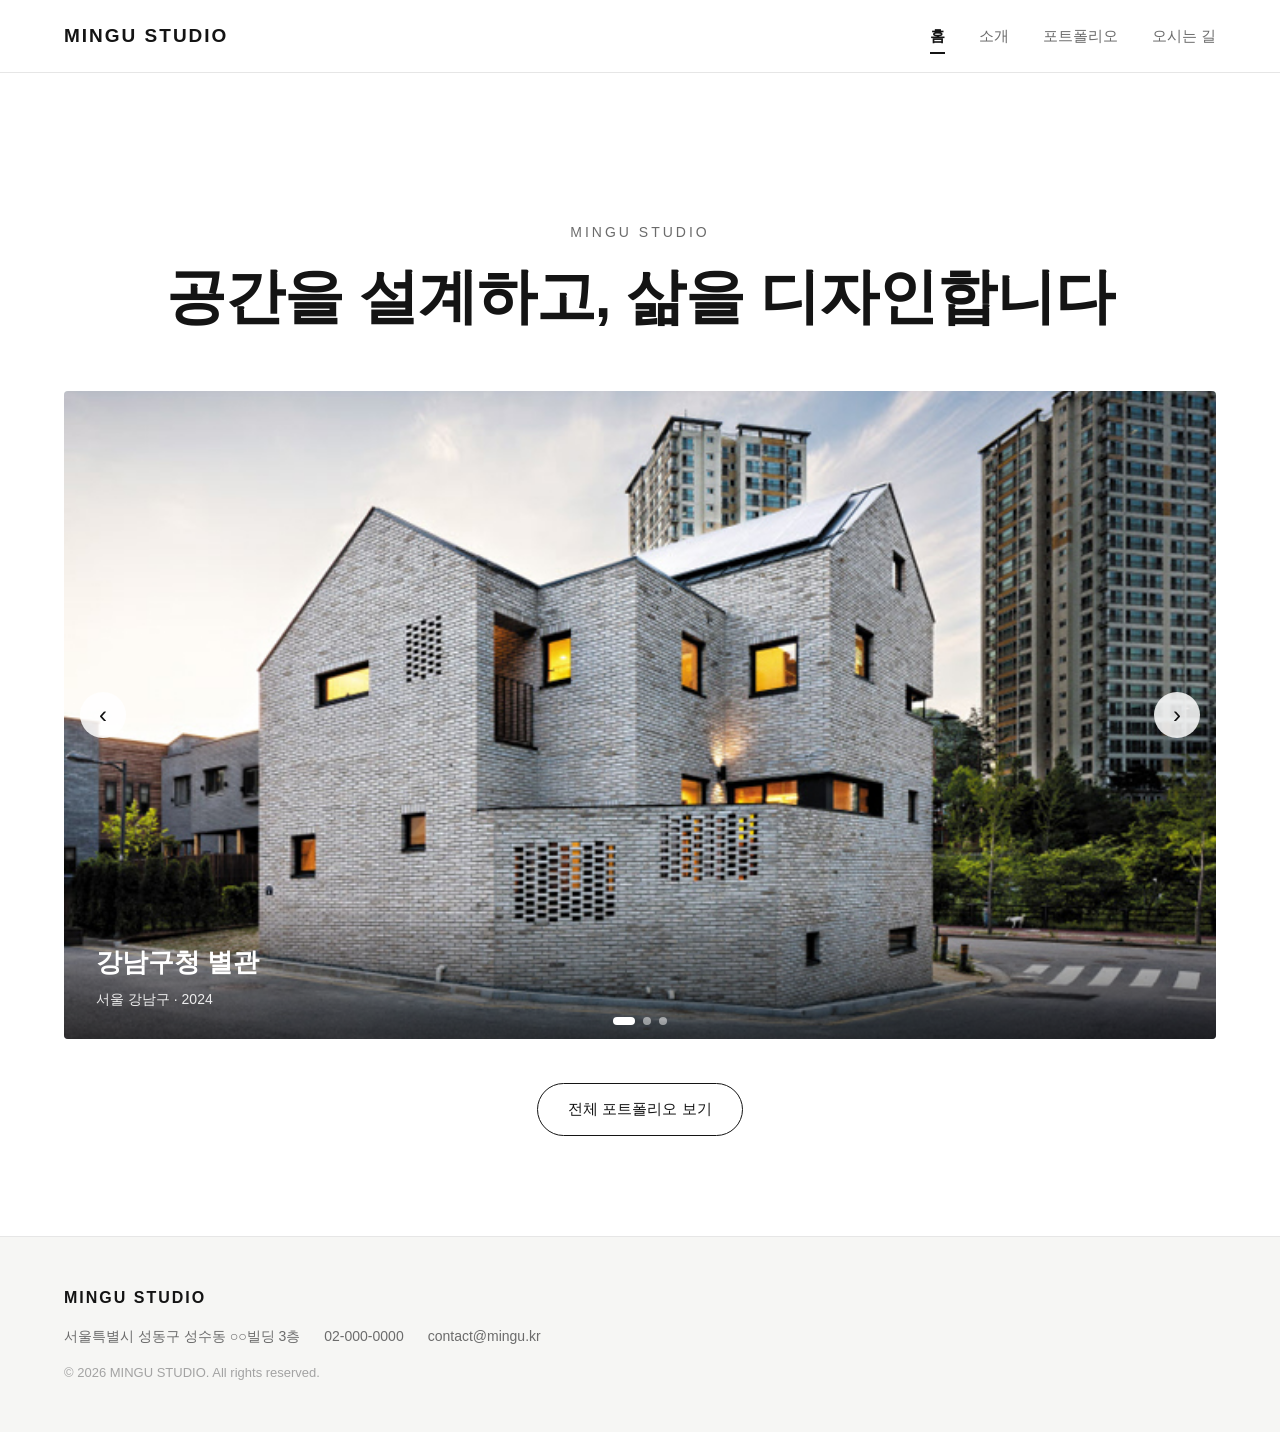
==== index.html @ f4bc35ef "업데이트" ====
<!DOCTYPE html>
<html lang="ko">
<head>
  <meta charset="UTF-8">
  <meta name="viewport" content="width=device-width, initial-scale=1.0">
  <title>홈</title>
  <link rel="stylesheet" href="assets/css/style.css">
</head>
<body>
  <div data-site-header></div>

  <main>
    <section class="hero container">
      <p class="hero-name" id="hero-name"></p>
      <h1 id="hero-title"></h1>
    </section>

    <section class="container">
      <div class="carousel" id="carousel"></div>
      <div class="home-cta">
        <a class="btn" href="portfolio.html">전체 포트폴리오 보기</a>
      </div>
    </section>
  </main>

  <div data-site-footer></div>

  <script src="assets/js/md.js"></script>
  <script src="assets/js/projects.js"></script>
  <script src="assets/js/carousel.js"></script>
  <script src="assets/js/site.js"></script>
  <script>
    document.addEventListener("DOMContentLoaded", async () => {
      const cfg = await Site.load();
      document.getElementById("hero-name").textContent = cfg.name || "";
      document.getElementById("hero-title").textContent = cfg.tagline || "";
      initCarousel("#carousel");
    });
  </script>
</body>
</html>
---- assets/css/style.css ----
/* =============================================================
   ARCHI STUDIO — 모던/미니멀 반응형 스타일
   ============================================================= */
:root {
  --fg: #141414;
  --fg-soft: #6b6b6b;
  --line: #e6e6e6;
  --bg: #ffffff;
  --bg-soft: #f6f6f4;
  --max: 1200px;
  --header-h: 72px;
}

* { box-sizing: border-box; margin: 0; padding: 0; }

html { scroll-behavior: smooth; }

body {
  font-family: "Pretendard", -apple-system, BlinkMacSystemFont, "Helvetica Neue",
    "Apple SD Gothic Neo", "Malgun Gothic", sans-serif;
  color: var(--fg);
  background: var(--bg);
  line-height: 1.65;
  -webkit-font-smoothing: antialiased;
}

a { color: inherit; text-decoration: none; }
img { display: block; max-width: 100%; }

.container { width: 100%; max-width: var(--max); margin: 0 auto; padding: 0 24px; }

/* ── 헤더 ─────────────────────────────────────────── */
.site-header {
  position: sticky; top: 0; z-index: 100;
  background: rgba(255, 255, 255, 0.85);
  backdrop-filter: saturate(180%) blur(12px);
  border-bottom: 1px solid var(--line);
}
.site-header__inner {
  max-width: var(--max); margin: 0 auto; padding: 0 24px;
  height: var(--header-h);
  display: flex; align-items: center; justify-content: space-between;
}
.brand {
  font-size: 19px; font-weight: 700; letter-spacing: 2px; text-transform: uppercase;
}
.nav { display: flex; gap: 34px; }
.nav a {
  font-size: 15px; color: var(--fg-soft); position: relative; padding: 4px 0;
  transition: color .2s;
}
.nav a:hover { color: var(--fg); }
.nav a.is-active { color: var(--fg); font-weight: 600; }
.nav a.is-active::after {
  content: ""; position: absolute; left: 0; bottom: -2px; width: 100%; height: 2px;
  background: var(--fg);
}

.nav-toggle {
  display: none; flex-direction: column; gap: 5px; width: 30px; height: 30px;
  background: none; border: none; cursor: pointer; padding: 4px;
}
.nav-toggle span { display: block; height: 2px; background: var(--fg); transition: .25s; }

/* ── 푸터 ─────────────────────────────────────────── */
.site-footer { border-top: 1px solid var(--line); margin-top: 100px; background: var(--bg-soft); }
.site-footer__inner {
  max-width: var(--max); margin: 0 auto; padding: 48px 24px;
  display: flex; flex-direction: column; gap: 14px;
}
.footer-brand { font-weight: 700; letter-spacing: 2px; text-transform: uppercase; }
.footer-info { display: flex; flex-wrap: wrap; gap: 8px 24px; color: var(--fg-soft); font-size: 14px; }
.footer-copy { color: #a3a3a3; font-size: 13px; }

/* ── 공통 섹션/타이틀 ──────────────────────────────── */
.section { padding: 80px 0; }
.page-head { padding: 80px 0 40px; }
.page-head .eyebrow { color: var(--fg-soft); letter-spacing: 3px; text-transform: uppercase; font-size: 13px; }
.page-head h1 { font-size: clamp(28px, 5vw, 44px); font-weight: 600; margin-top: 10px; letter-spacing: -.5px; }
.page-head .lead { color: var(--fg-soft); margin-top: 14px; max-width: 640px; }

/* ── 홈 히어로 ─────────────────────────────────────── */
.hero {
  padding: clamp(70px, 12vw, 130px) 0 60px;
  text-align: center;
}
.hero .hero-name { color: var(--fg-soft); letter-spacing: 3px; text-transform: uppercase; font-size: 14px; margin-bottom: 18px; }
.hero h1 { font-size: clamp(30px, 6vw, 60px); font-weight: 600; letter-spacing: -1px; line-height: 1.15; }
.hero p { color: var(--fg-soft); margin-top: 18px; font-size: clamp(15px, 2.2vw, 19px); }

/* ── 캐로셀 ───────────────────────────────────────── */
.carousel {
  position: relative; overflow: hidden; background: var(--bg-soft);
  border-radius: 4px;
}
.carousel__track { display: flex; transition: transform .6s cubic-bezier(.4, 0, .2, 1); }
.carousel__slide {
  position: relative; min-width: 100%; aspect-ratio: 16 / 9; overflow: hidden;
  background: #ddd;
}
.carousel__slide img { width: 100%; height: 100%; object-fit: cover; }
.carousel__caption {
  position: absolute; left: 0; bottom: 0; width: 100%;
  padding: 40px 32px 28px; color: #fff;
  background: linear-gradient(transparent, rgba(0, 0, 0, .65));
}
.carousel__caption h3 { font-size: clamp(18px, 3vw, 26px); font-weight: 600; }
.carousel__caption p { font-size: 14px; opacity: .9; margin-top: 4px; }
.carousel__btn {
  position: absolute; top: 50%; transform: translateY(-50%);
  width: 46px; height: 46px; border-radius: 50%; border: none; cursor: pointer;
  background: rgba(255, 255, 255, .85); color: #111; font-size: 24px; line-height: 1;
  display: flex; align-items: center; justify-content: center; transition: background .2s;
}
.carousel__btn:hover { background: #fff; }
.carousel__btn--prev { left: 16px; }
.carousel__btn--next { right: 16px; }
.carousel__dots {
  position: absolute; bottom: 14px; left: 50%; transform: translateX(-50%);
  display: flex; gap: 8px;
}
.carousel__dots .dot {
  width: 8px; height: 8px; border-radius: 50%; border: none; cursor: pointer;
  background: rgba(255, 255, 255, .5);
}
.carousel__dots .dot.is-active { background: #fff; width: 22px; border-radius: 4px; }
.carousel-empty { padding: 80px; text-align: center; color: var(--fg-soft); }

.home-cta { text-align: center; margin-top: 44px; }
.btn {
  display: inline-block; padding: 13px 30px; border: 1px solid var(--fg);
  border-radius: 40px; font-size: 15px; transition: .2s;
}
.btn:hover { background: var(--fg); color: #fff; }

/* ── 포트폴리오 그리드 ─────────────────────────────── */
.grid {
  display: grid; grid-template-columns: repeat(auto-fill, minmax(320px, 1fr)); gap: 28px;
}
.card { display: block; }
.card__thumb {
  position: relative; aspect-ratio: 4 / 3; overflow: hidden; background: var(--bg-soft); border-radius: 3px;
}
.card__thumb img { width: 100%; height: 100%; object-fit: cover; transition: transform .6s ease; }
.card:hover .card__thumb img { transform: scale(1.04); }
.card__body { padding: 16px 2px; }
.card__body h3 { font-size: 18px; font-weight: 600; }
.card__body p { color: var(--fg-soft); font-size: 14px; margin-top: 4px; }
.card__cat {
  display: inline-block; font-size: 12px; color: var(--fg-soft);
  border: 1px solid var(--line); padding: 2px 10px; border-radius: 20px; margin-top: 8px;
}

/* ── 프로젝트 상세 ────────────────────────────────── */
.project-head { max-width: 760px; margin: 0 auto; text-align: center; padding: 70px 0 30px; }
.project-head .eyebrow { color: var(--fg-soft); letter-spacing: 3px; text-transform: uppercase; font-size: 13px; }
.project-head h1 { font-size: clamp(26px, 4.5vw, 40px); font-weight: 600; margin-top: 12px; }
.project-head .meta { color: var(--fg-soft); margin-top: 12px; font-size: 15px; }
.project-desc { max-width: 680px; margin: 26px auto 0; color: #333; text-align: left; }
.project-desc p { margin: 0 0 14px; }
.project-images { max-width: 980px; margin: 50px auto 0; display: flex; flex-direction: column; gap: 24px; }
.project-images img { width: 100%; border-radius: 3px; }
.back-link { display: inline-block; margin-top: 60px; color: var(--fg-soft); }
.back-link:hover { color: var(--fg); }

/* ── 마크다운 본문(소개/오시는 길) ─────────────────── */
.prose { max-width: 760px; }
.prose h2 { font-size: 24px; font-weight: 600; margin: 36px 0 14px; }
.prose h3 { font-size: 19px; font-weight: 600; margin: 28px 0 10px; }
.prose p { margin: 0 0 16px; color: #333; }
.prose ul, .prose ol { margin: 0 0 16px 20px; color: #333; }
.prose li { margin: 6px 0; }
.prose strong { font-weight: 600; }
.prose img { border-radius: 3px; margin: 20px 0; }
.prose a { text-decoration: underline; }

/* ── 오시는 길 ────────────────────────────────────── */
.map-wrap { width: 100%; height: 440px; border-radius: 4px; overflow: hidden; background: var(--bg-soft); border: 1px solid var(--line); }
#map { width: 100%; height: 100%; }
.map-fallback { display: flex; align-items: center; justify-content: center; height: 100%; color: var(--fg-soft); text-align: center; padding: 20px; }
.info-table { margin-top: 36px; border-top: 1px solid var(--line); }
.info-table .row { display: flex; gap: 20px; padding: 16px 4px; border-bottom: 1px solid var(--line); }
.info-table .row .k { width: 110px; flex-shrink: 0; color: var(--fg-soft); font-size: 14px; }
.info-table .row .v { color: var(--fg); }

/* ── 반응형 ───────────────────────────────────────── */
@media (max-width: 768px) {
  .nav-toggle { display: flex; }
  .nav {
    position: fixed; top: var(--header-h); right: 0; left: 0;
    flex-direction: column; gap: 0; background: #fff; border-bottom: 1px solid var(--line);
    transform: translateY(-130%); transition: transform .3s ease; padding: 8px 0;
  }
  .site-header.nav-open .nav { transform: translateY(0); box-shadow: 0 12px 24px rgba(0, 0, 0, .06); }
  .nav a { padding: 14px 24px; font-size: 16px; }
  .nav a.is-active::after { display: none; }
  .site-header.nav-open .nav-toggle span:nth-child(1) { transform: translateY(7px) rotate(45deg); }
  .site-header.nav-open .nav-toggle span:nth-child(2) { opacity: 0; }
  .site-header.nav-open .nav-toggle span:nth-child(3) { transform: translateY(-7px) rotate(-45deg); }

  .grid { grid-template-columns: 1fr; gap: 22px; }
  .carousel__slide { aspect-ratio: 4 / 3; }
  .carousel__btn { width: 38px; height: 38px; font-size: 20px; }
  .map-wrap { height: 340px; }
  .section { padding: 56px 0; }
}
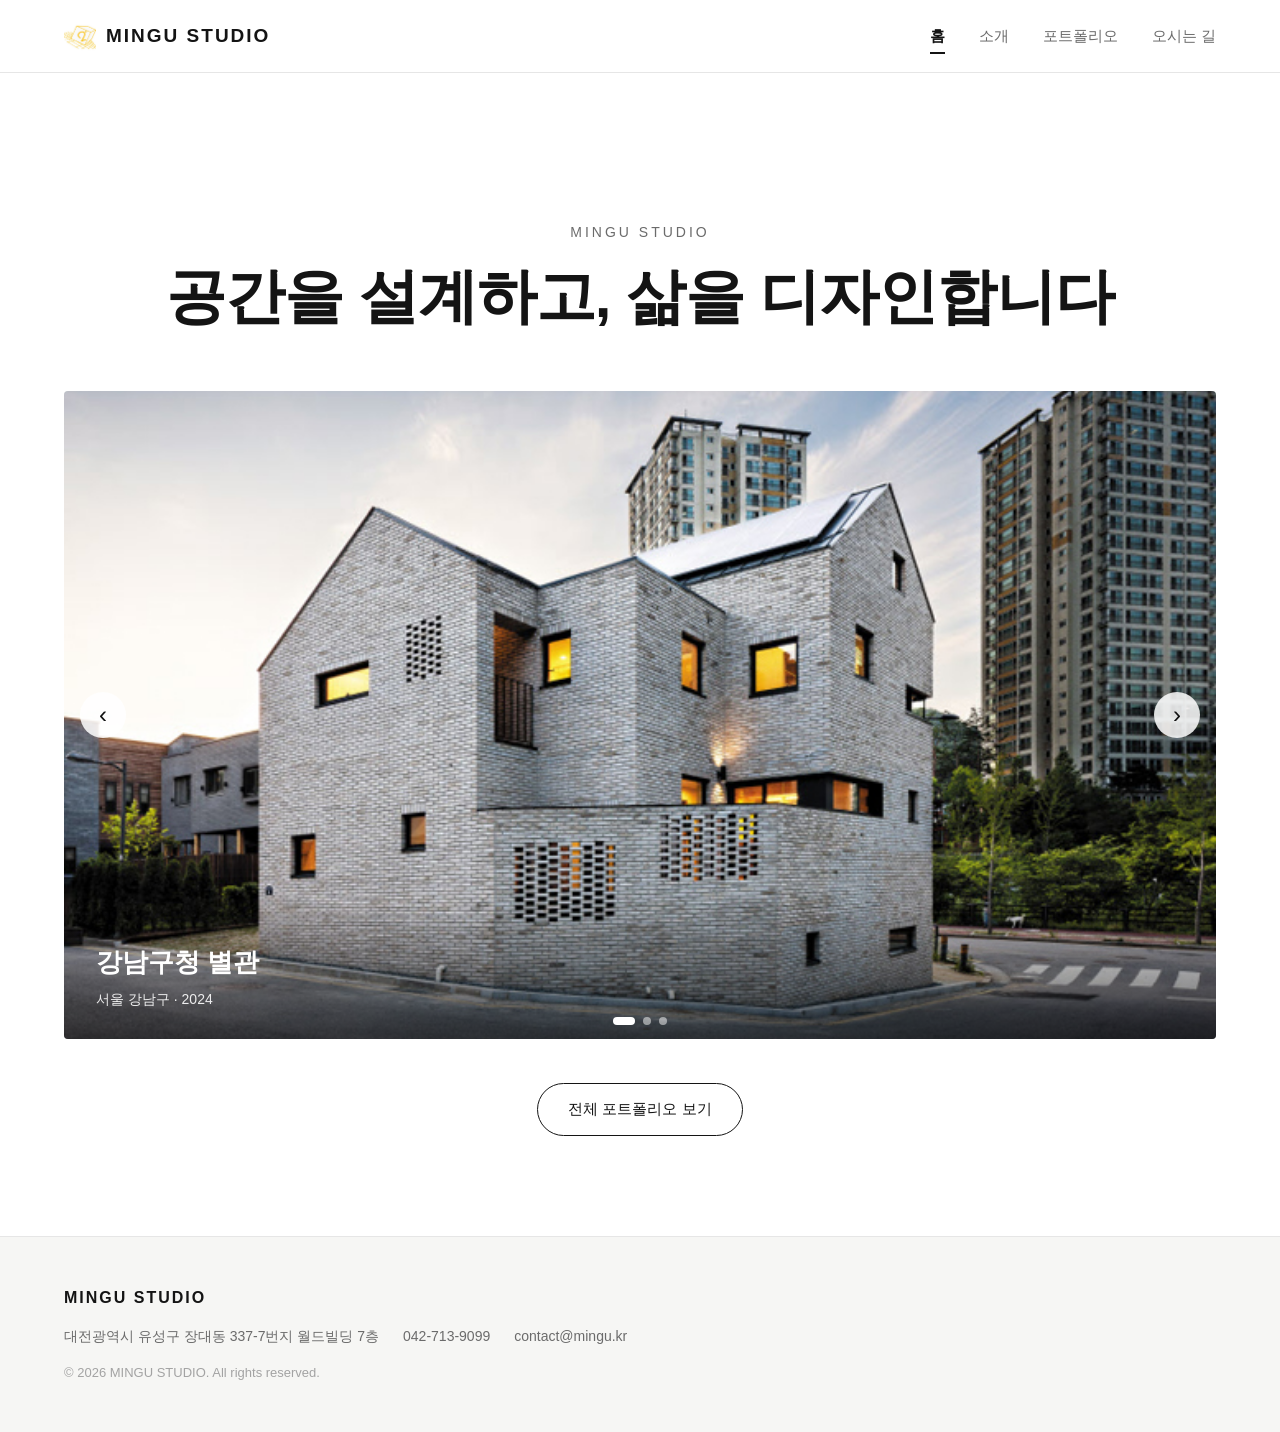
==== commit baadabb0: "update" ====
--- a/index.html
+++ b/index.html
@@ -4,6 +4,7 @@
   <meta charset="UTF-8">
   <meta name="viewport" content="width=device-width, initial-scale=1.0">
   <title>홈</title>
+  <link rel="icon" href="content/logo.ico" type="image/x-icon">
   <link rel="stylesheet" href="assets/css/style.css">
 </head>
 <body>
--- a/assets/css/style.css
+++ b/assets/css/style.css
@@ -42,7 +42,11 @@
   display: flex; align-items: center; justify-content: space-between;
 }
 .brand {
+  display: inline-flex; align-items: center; gap: 10px;
   font-size: 19px; font-weight: 700; letter-spacing: 2px; text-transform: uppercase;
+}
+.brand__logo {
+  height: 32px; width: auto; display: block; border-radius: 4px;
 }
 .nav { display: flex; gap: 34px; }
 .nav a {
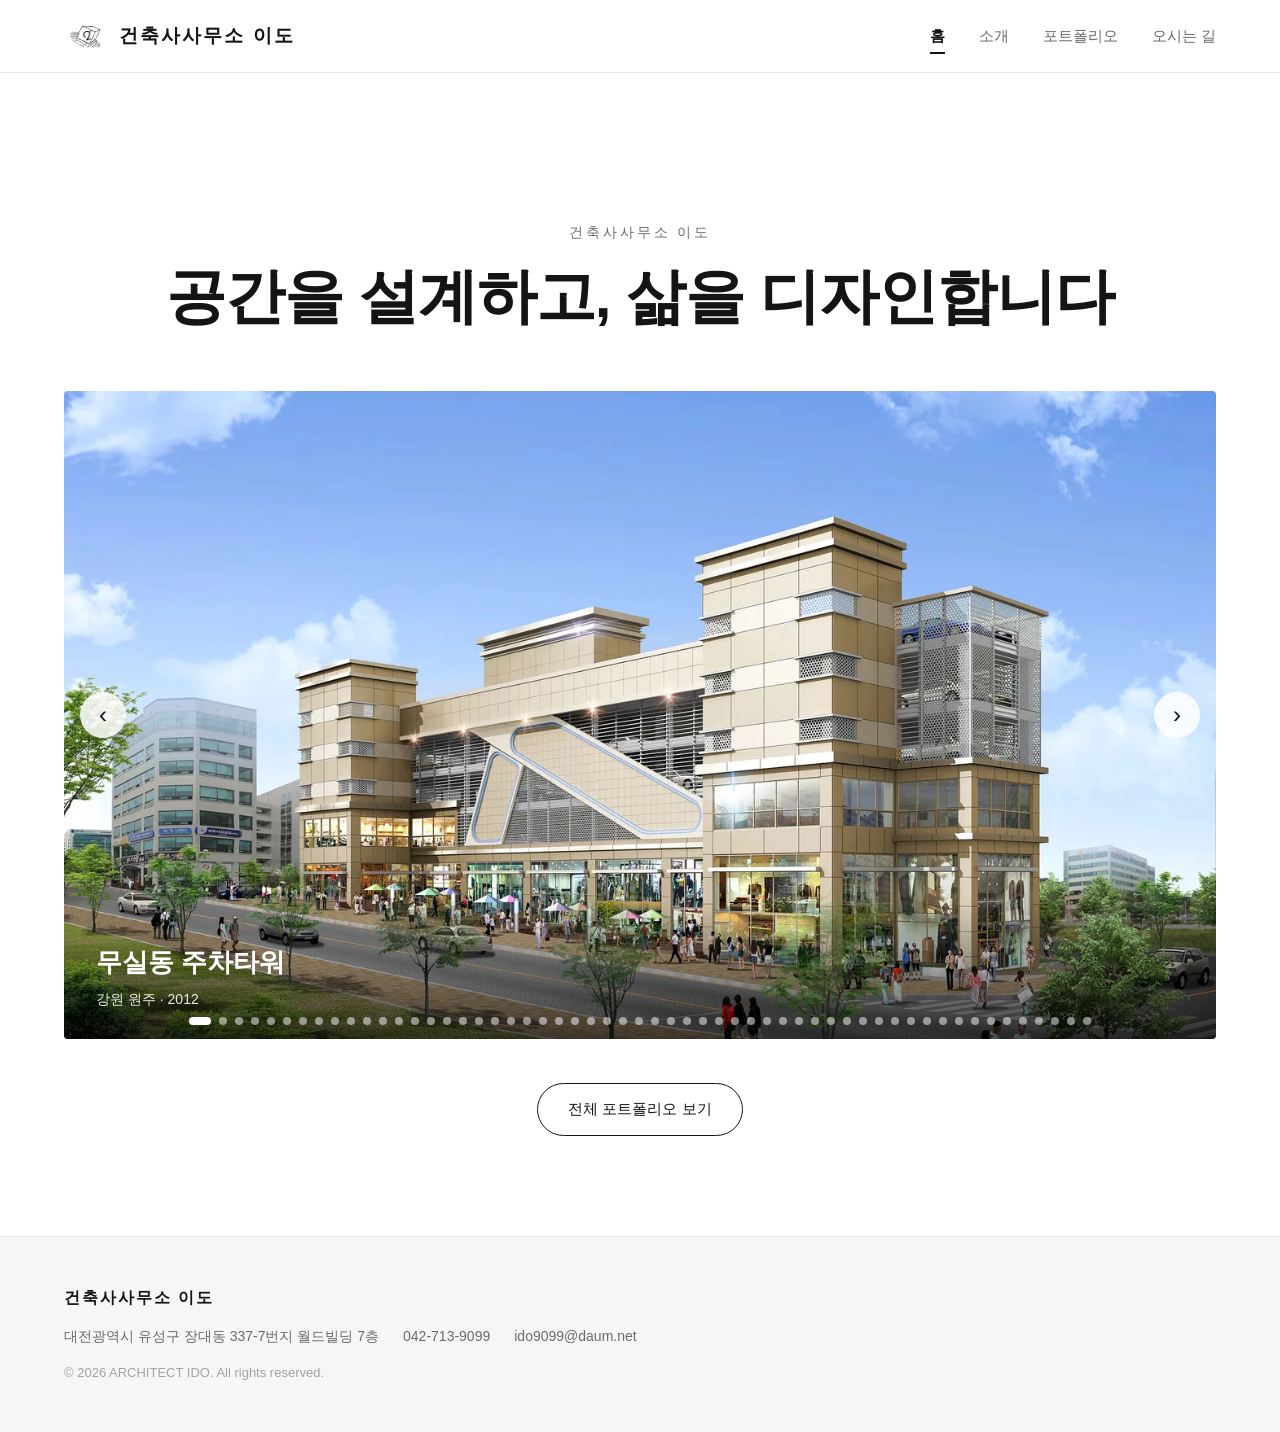
==== commit 357ac10c: "Update index.html" ====
--- a/index.html
+++ b/index.html
@@ -3,6 +3,11 @@
 <head>
   <meta charset="UTF-8">
   <meta name="viewport" content="width=device-width, initial-scale=1.0">
+  <meta property="og:type" content="website"> 
+  <meta property="og:title" content="건축사사무소 이도">
+  <meta property="og:description" content="홈">
+  <meta property="og:image" content="https://archido.co.kr/content/logo.jpg">
+  <meta property="og:url" content="https://archido.co.kr">
   <title>홈</title>
   <link rel="icon" href="content/logo.ico" type="image/x-icon">
   <link rel="stylesheet" href="assets/css/style.css">
@@ -19,7 +24,7 @@
     <section class="container">
       <div class="carousel" id="carousel"></div>
       <div class="home-cta">
-        <a class="btn" href="portfolio.html">전체 포트폴리오 보기</a>
+        <a class="btn" href="portfolio">전체 포트폴리오 보기</a>
       </div>
     </section>
   </main>
--- a/assets/css/style.css
+++ b/assets/css/style.css
@@ -27,6 +27,21 @@
 a { color: inherit; text-decoration: none; }
 img { display: block; max-width: 100%; }
 
+/* ── 화면 전환 / 로딩 흔들림 방지 ───────────────── */
+/* 헤더가 JS로 주입되기 전에 높이를 미리 확보해 레이아웃 점프 방지 */
+[data-site-header] { display: block; height: var(--header-h); }
+
+/* 페이지 조립(헤더 주입 등)이 끝나면 .is-ready 가 붙어 한 번에 부드럽게 등장.
+   조립 과정이 페이드 뒤에 가려져 잔상/흔들림이 보이지 않는다. */
+body { opacity: 0; }
+body.is-ready { opacity: 1; transition: opacity .4s ease; }
+
+/* 모션 최소화를 선호하는 사용자는 페이드 없이 즉시 표시 */
+@media (prefers-reduced-motion: reduce) {
+  html { scroll-behavior: auto; }
+  body { opacity: 1; transition: none; }
+}
+
 .container { width: 100%; max-width: var(--max); margin: 0 auto; padding: 0 24px; }
 
 /* ── 헤더 ─────────────────────────────────────────── */
@@ -97,12 +112,19 @@
   position: relative; overflow: hidden; background: var(--bg-soft);
   border-radius: 4px;
 }
-.carousel__track { display: flex; transition: transform .6s cubic-bezier(.4, 0, .2, 1); }
+.carousel__track {
+  display: flex; transition: transform .6s cubic-bezier(.4, 0, .2, 1);
+  cursor: grab; touch-action: pan-y; /* 세로 스크롤은 브라우저, 가로 드래그는 캐로셀 */
+}
+.carousel.is-dragging .carousel__track { cursor: grabbing; }
 .carousel__slide {
   position: relative; min-width: 100%; aspect-ratio: 16 / 9; overflow: hidden;
   background: #ddd;
 }
-.carousel__slide img { width: 100%; height: 100%; object-fit: cover; }
+.carousel__slide img {
+  width: 100%; height: 100%; object-fit: cover;
+  -webkit-user-drag: none; user-select: none; /* 드래그 시 이미지 고스트 방지 */
+}
 .carousel__caption {
   position: absolute; left: 0; bottom: 0; width: 100%;
   padding: 40px 32px 28px; color: #fff;
@@ -138,6 +160,21 @@
 .btn:hover { background: var(--fg); color: #fff; }
 
 /* ── 포트폴리오 그리드 ─────────────────────────────── */
+/* ── 카테고리 필터 (리스트 위 가운데) ─────────────── */
+.cat-filter {
+  display: flex; flex-wrap: wrap; justify-content: center; gap: 10px;
+  margin: 0 0 40px;
+}
+.cat-filter button {
+  font-size: 14px; color: var(--fg-soft); cursor: pointer;
+  background: none; border: 1px solid var(--line); border-radius: 4px;
+  padding: 8px 18px; transition: all .2s;
+}
+.cat-filter button:hover { border-color: var(--fg); color: var(--fg); }
+.cat-filter button.is-active {
+  background: var(--fg); color: #fff; border-color: var(--fg);
+}
+
 .grid {
   display: grid; grid-template-columns: repeat(auto-fill, minmax(320px, 1fr)); gap: 28px;
 }
